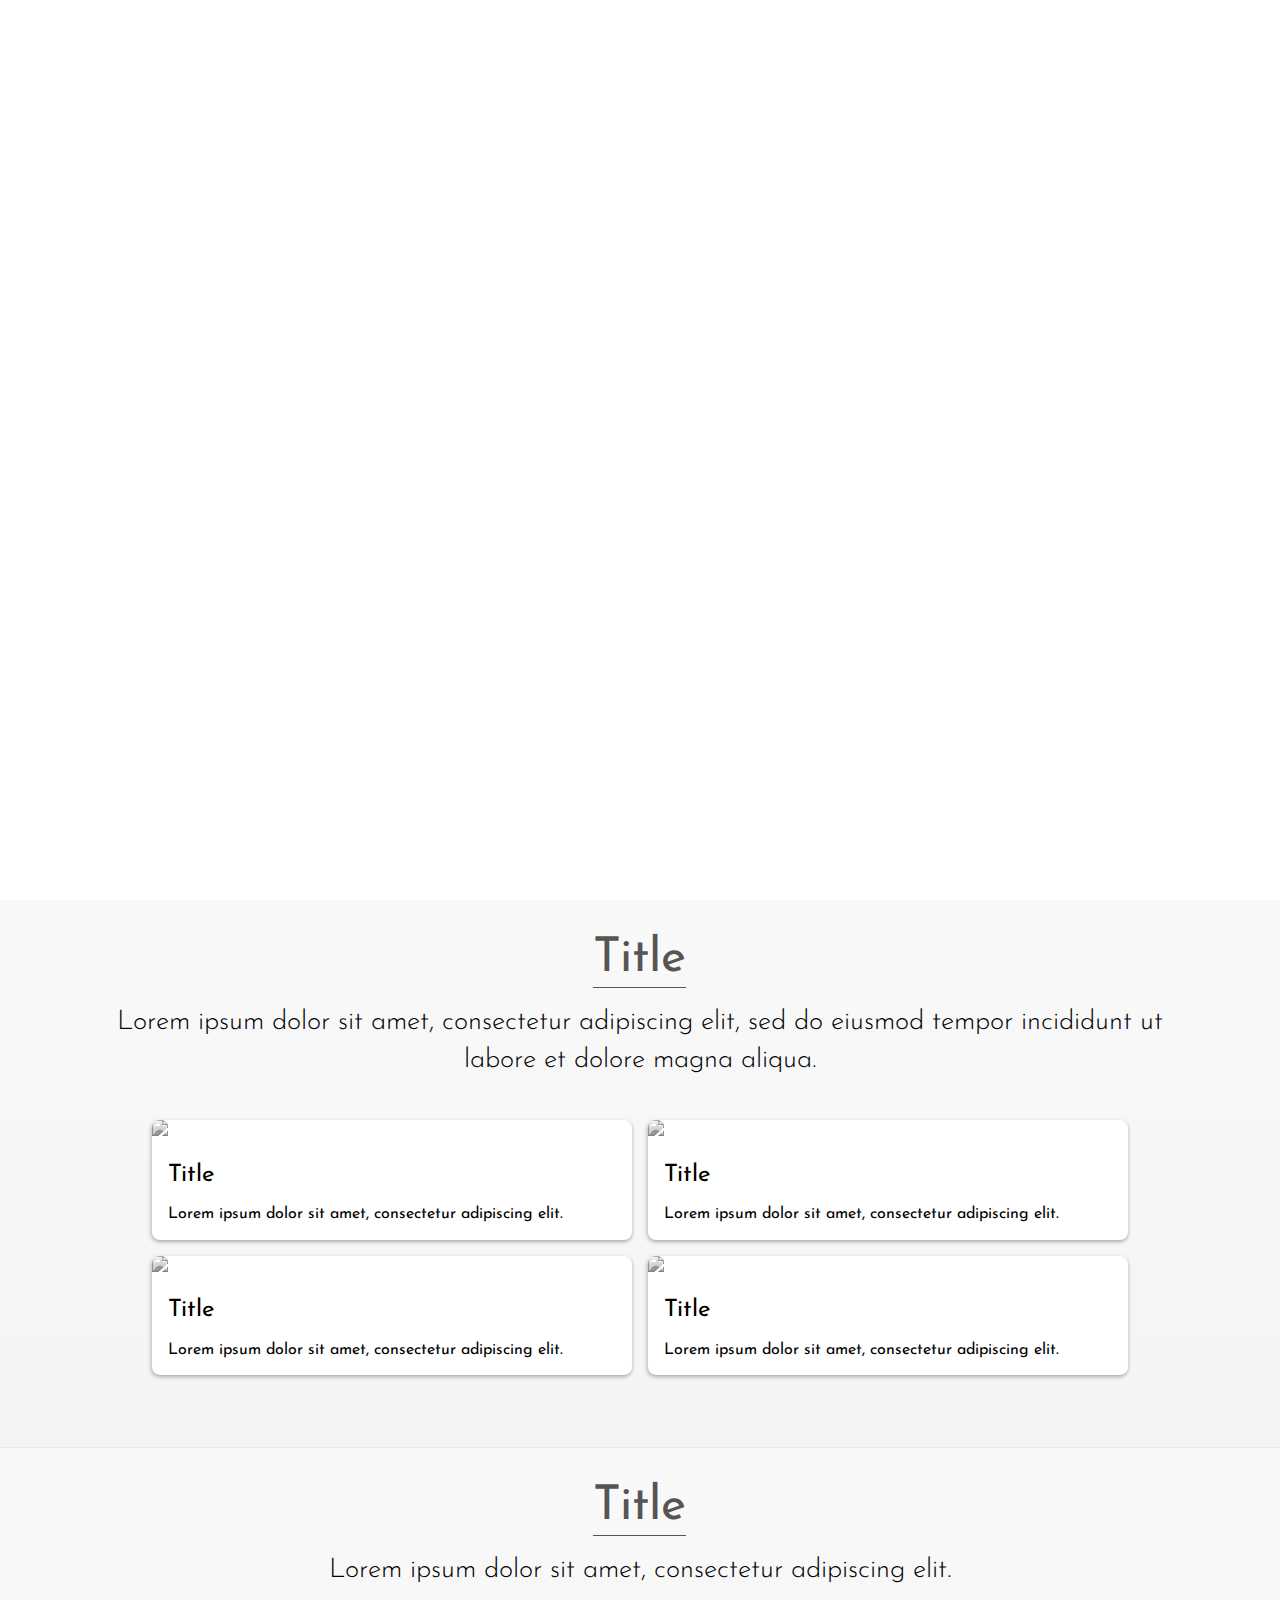
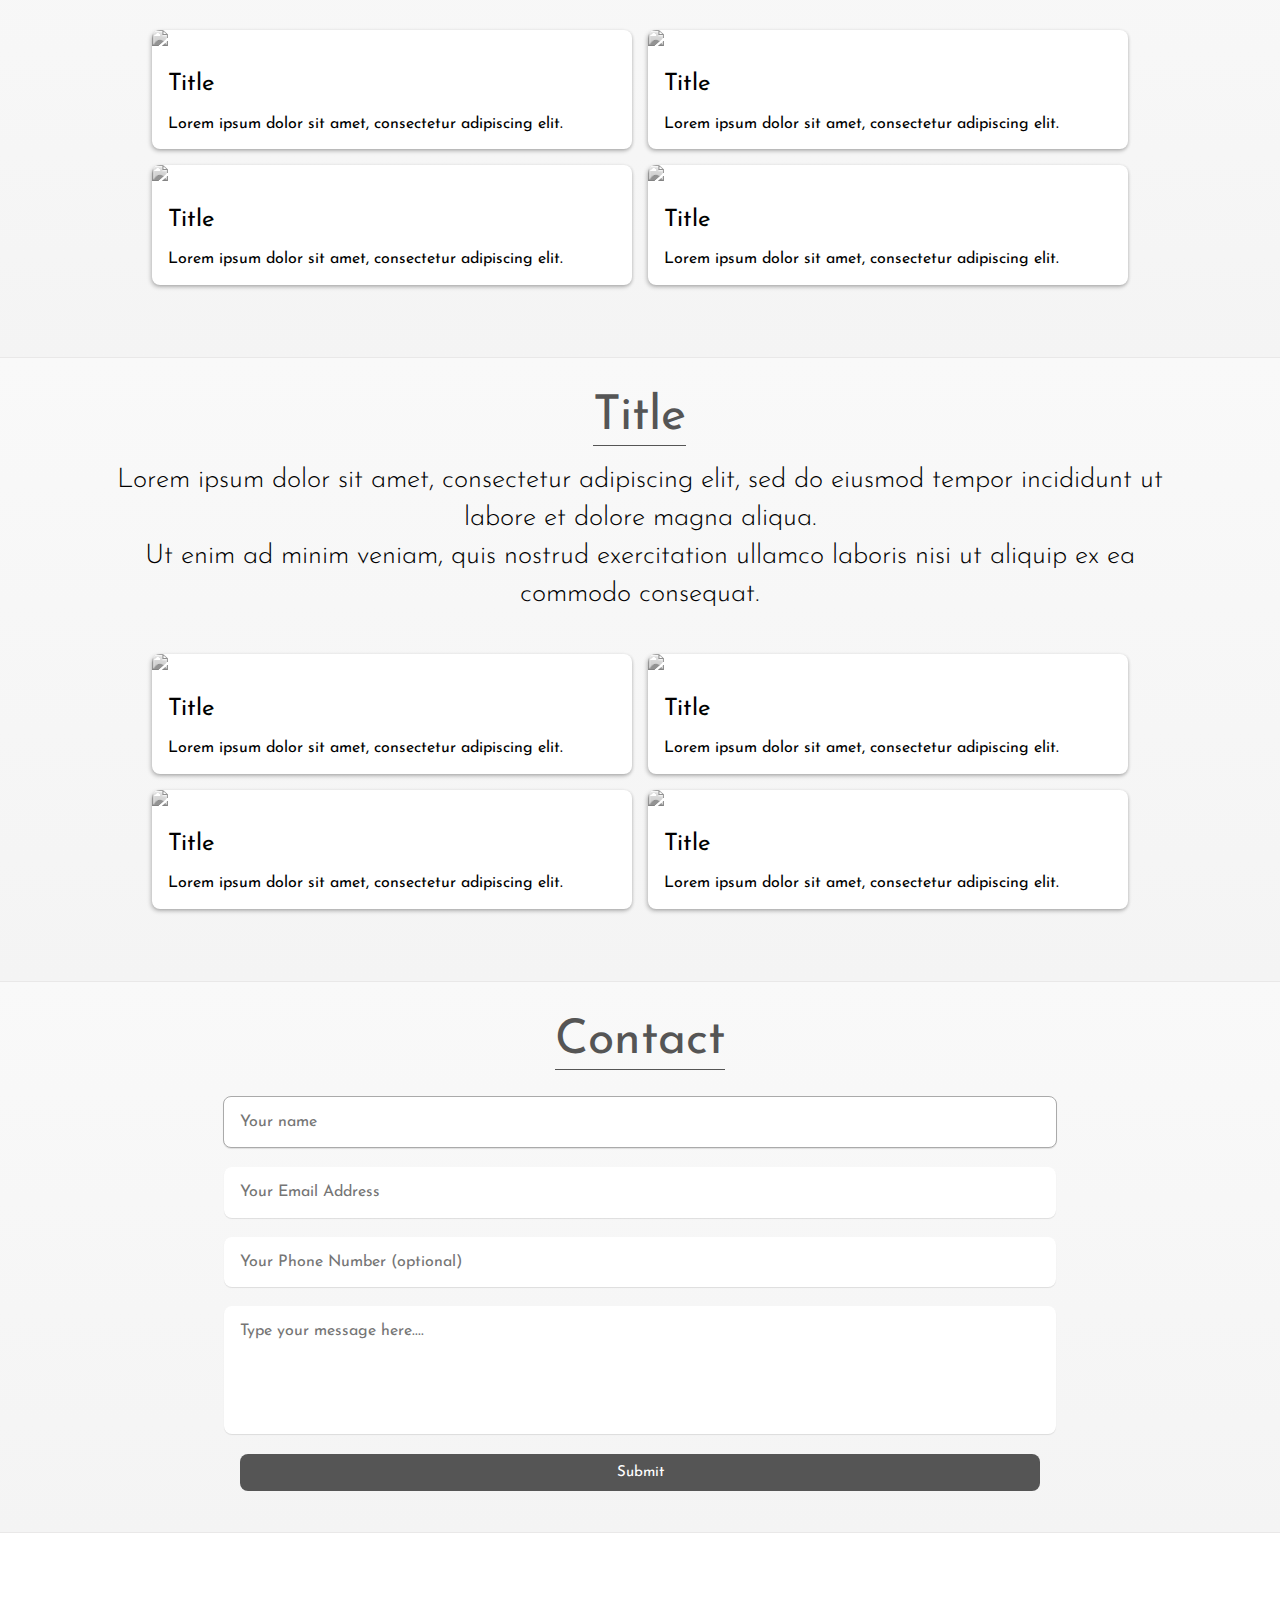
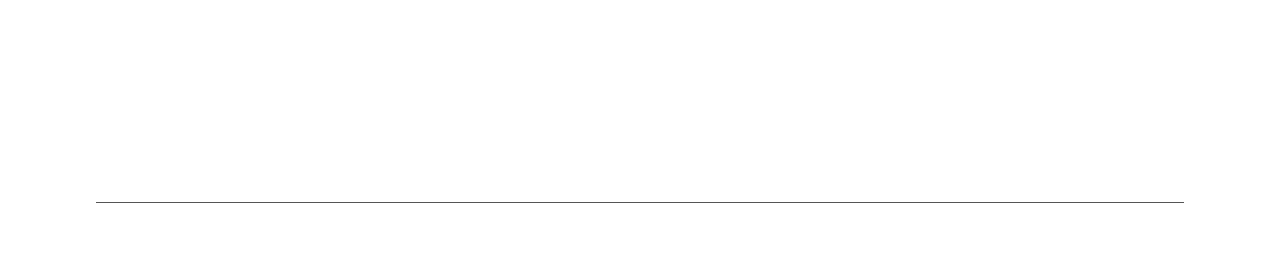
==== index.html @ b0d8cf93 "v 0.5" ====
<!DOCTYPE html>
<html lang="es" dir="ltr">

<head>
  <meta charset="utf-8">
  <link href="https://fonts.googleapis.com/css?family=Josefin+Sans:100,300,400" rel="stylesheet">
  <meta name="viewport" content="width=device-width, initial-scale=1.0, user-scalable=0, minimum-scale=1.0, maximum-scale=1.0">
  <title>Example-2</title>
  <!-- CSS files-->
  <link rel="stylesheet" href="/css/normalize.css">
  <link rel="stylesheet" href="css/master.css">
  <!-- JavaScript files-->
  <script async src="js/particles.min.js" charset="utf-8"></script>
  <script async src="js/script.js" charset="utf-8"></script>
</head>

<body>

  <header class="header" id="header">
    <div id="particles-js"></div>
    <div class="intro">
      <p class="quote">"The people who are crazy enough to think they can change the world are the ones who do."</p>
      <p class="autor">Steve Jobs</p>
    </div>
    <div class="arrow">
      <div class="arrow_up"></div>
    </div>
  </header>

  <section class="section s1">
    <div class="box_section bs1">
      <h1 class="title">Title</h1>
      <p class="p left">Lorem ipsum dolor sit amet, consectetur adipiscing elit, sed do eiusmod tempor incididunt ut labore et dolore magna aliqua. </p>
    </div>
    <div class="images im1">
      <div class="card">
        <img src="https://picsum.photos/300/200/?image=10" class="card-media" />
        <div class="card-details">
          <h2 class="card-head">Title</h2>
          <p>Lorem ipsum dolor sit amet, consectetur adipiscing elit.</p>
        </div>
      </div>
      <div class="card">
        <img src="https://picsum.photos/300/200/?image=11" class="card-media" />
        <div class="card-details">
          <h2 class="card-head">Title</h2>
          <p>Lorem ipsum dolor sit amet, consectetur adipiscing elit.</p>
        </div>
      </div>
      <div class="card">
        <img src="https://picsum.photos/300/200/?image=12" class="card-media" />
        <div class="card-details">
          <h2 class="card-head">Title</h2>
          <p>Lorem ipsum dolor sit amet, consectetur adipiscing elit.</p>
        </div>
      </div>
      <div class="card">
        <img src="https://picsum.photos/300/200/?image=13" class="card-media" />
        <div class="card-details">
          <h2 class="card-head">Title</h2>
          <p>Lorem ipsum dolor sit amet, consectetur adipiscing elit.</p>
        </div>
      </div>
    </div>
  </section>

  <section class="section s2">
    <div class="box_section bs2">
      <h1 class="title">Title</h1>
      <p class="p center">Lorem ipsum dolor sit amet, consectetur adipiscing elit.</p>
    </div>
    <div class="images im2">
      <div class="card">
        <img src="https://picsum.photos/300/200/?image=81" class="card-media" />
        <div class="card-details">
          <h2 class="card-head">Title</h2>
          <p>Lorem ipsum dolor sit amet, consectetur adipiscing elit.</p>
        </div>
      </div>
      <div class="card">
        <img src="https://picsum.photos/300/200/?image=82" class="card-media" />
        <div class="card-details">
          <h2 class="card-head">Title</h2>
          <p>Lorem ipsum dolor sit amet, consectetur adipiscing elit.</p>
        </div>
      </div>
      <div class="card">
        <img src="https://picsum.photos/300/200/?image=83" class="card-media" />
        <div class="card-details">
          <h2 class="card-head">Title</h2>
          <p>Lorem ipsum dolor sit amet, consectetur adipiscing elit.</p>
        </div>
      </div>
      <div class="card">
        <img src="https://picsum.photos/300/200/?image=84" class="card-media" />
        <div class="card-details">
          <h2 class="card-head">Title</h2>
          <p>Lorem ipsum dolor sit amet, consectetur adipiscing elit.</p>
        </div>
      </div>
    </div>
  </section>

  <section class="section s3">
    <div class="box_section bs3">
      <h1 class="title">Title</h1>
      <p class="p right">Lorem ipsum dolor sit amet, consectetur adipiscing elit, sed do eiusmod tempor incididunt ut labore et dolore magna aliqua. </p>
      <p class="p right">Ut enim ad minim veniam, quis nostrud exercitation ullamco laboris nisi ut aliquip ex ea commodo consequat.</p>
    </div>
    <div class="images im3">
      <div class="card">
        <img src="https://picsum.photos/300/200/?image=50" class="card-media" />
        <div class="card-details">
          <h2 class="card-head">Title</h2>
          <p>Lorem ipsum dolor sit amet, consectetur adipiscing elit.</p>
        </div>
      </div>
      <div class="card">
        <img src="https://picsum.photos/300/200/?image=52" class="card-media" />
        <div class="card-details">
          <h2 class="card-head">Title</h2>
          <p>Lorem ipsum dolor sit amet, consectetur adipiscing elit.</p>
        </div>
      </div>
      <div class="card">
        <img src="https://picsum.photos/300/200/?image=53" class="card-media" />
        <div class="card-details">
          <h2 class="card-head">Title</h2>
          <p>Lorem ipsum dolor sit amet, consectetur adipiscing elit.</p>
        </div>
      </div>
      <div class="card">
        <img src="https://picsum.photos/300/200/?image=54" class="card-media" />
        <div class="card-details">
          <h2 class="card-head">Title</h2>
          <p>Lorem ipsum dolor sit amet, consectetur adipiscing elit.</p>
        </div>
      </div>
    </div>
  </section>

  <section class="section s4">
    <div class="box_section bs4">
      <h1 class="title">Contact</h1>
    </div>
    <form id="contact" action="" method="post">
      <input placeholder="Your name" type="text" tabindex="1" required autofocus>
      <input placeholder="Your Email Address" type="email" tabindex="2" required>
      <input placeholder="Your Phone Number (optional)" type="tel" tabindex="3" required>
      <textarea placeholder="Type your message here...." tabindex="5" required></textarea>
      <button name="submit" type="submit" id="contact-submit" data-submit="...Sending">Submit</button>
    </form>
  </section>

  <footer class="footer">
    <div class="footer_contact">
      <div class="social">
        <a class="link_footer" href="#" target="_blank"><img class="link_img_f" src="assets/linkedin_logo.png" alt="Logotipo de LinkedIn">LinkedIn</a>
        <a class="link_footer" href="#" target="_blank"><img class="link_img_f" src="assets/github_logo.png" alt="Logotipo de GitHub">GitHub</a>
        <a class="link_footer" href="#" target="_blank"><img class="link_img_f" src="assets/codepen_logo.png" alt="Logotipo de CodePen">CodePen</a>
      </div>
      <a class="link_footer" href="#">(xxxx) xx-xxxxxx</a>
      <a class="link_footer" href="mailto:example@email.com">example@email.com</a>
    </div>
    <hr class="hr">
    <div class="footer_end">
      <p class="copyright">© 2019 Vittorio Retrivi All Rights Reserved</p>
      <p class="firm">Made With <span class="heart">♥</span> by Vittorio Retrivi</p>
    </div>
  </footer>

</body>

</html>
---- css/master.css ----
html {
  width: 100%;
  height: 100%;
}

body {
  font-family: 'Josefin Sans', sans-serif;
  height: 100%;
}

a {
  text-decoration: none;
}

canvas {
  width: 100%;
  height: 100%;
}

::-webkit-scrollbar {
  display: none;
}

/* --------------- HEADER --------------- */
.header {
  display: flex;
  flex-direction: column;
  justify-content: center;
  align-items: center;
  height: 100%;
  background: linear-gradient(rgba(0, 0, 0, .6), rgba(0, 0, 0, .6)), url(../assets/header_background.jpg);
  background-attachment: fixed;
  background-size: cover;
  background-position: center;
  position: relative;
}

#particles-js {
  position: absolute;
  width: 100%;
  height: 100%;
}

.intro {
  display: flex;
  flex-direction: column;
  justify-content: center;
  align-items: center;
  width: 50rem;
  color: white;
}

.quote {
  font-size: 3rem;
  font-weight: 100;
  text-align: center;
  margin: 0;
}

.autor {
  width: 100%;
  font-size: 1.5rem;
  font-weight: 300;
  text-align: right;
}

.header_contact {
  display: flex;
  z-index: 1000;
}

.link_header {
  margin: 5px;
}

.link_img_h {
  width: 2rem;
  height: 2rem;
}

.arrow {
  width: 3.5rem;
  height: 3.5rem;
  display: flex;
  justify-content: center;
  align-items: center;
  border-radius: 50%;
  border: 3px solid white;
  position: absolute;
  bottom: 1.5rem;
  transition: bottom 0.3s;
}

.arrow:hover {
  bottom: 2rem;
}

.arrow_up {
  position: absolute;
  border: solid white;
  border-width: 0 3px 3px 0;
  display: inline-block;
  padding: 5px;
  margin-top: 0.1rem;
  transform: rotate(-135deg);
  transform: rotate(-135deg);
}

/* --------------- SECTION --------------- */
.section {
  display: flex;
    justify-content: center;
  align-items: center;
  padding: 2rem;
  background: linear-gradient(to bottom, rgba(249, 249, 249, 1) 0%, rgba(244, 244, 244, 1) 100%);
  border-bottom: 1px solid #e9e8e8;
}

.s1 {
  flex-direction: row;
}

.s2 {
  flex-direction: column;
}

.s3 {
  flex-direction: row-reverse;
}

.s4 {
  flex-direction: column;
}

/*------------------------------------*/
.box_section {
  display: flex;
  flex-direction: column;
  justify-content: center;
  width: 45%;
  max-width: 80rem;
  padding: 0 1rem;
}

.bs1 {
  align-items: flex-start;
  border-left: 2px solid #555;
  width: 35%;
}

.bs2 {
  align-items: center;
  width: 90%;
}

.bs3 {
  align-items: flex-end;
  border-right: 2px solid #555;
  width: 35%;
}

.bs4 {
  align-items: center;
  width: 45%;
}

/*------------------------------------*/
.images {
  display: flex;
  flex-flow: row wrap;
  justify-content: center;
  align-items: center;
  padding: 2rem;
  height: 50%;
  max-width: 80rem;
}

.im1 {
  width: 45%;
}

.im2 {
  width: 100%;
}

.im3 {
  width: 45%;
}

/*------------------------------------*/
.title {
  text-align: center;
  margin: 0;
  padding-bottom: 1rem;
  font-size: 3rem;
  font-weight: 400;
  color: #555;
}

.title::after {
  content: "";
  height: 1px;
  width: 100%;
  background-color: #555;
  display: block;
}

.p {
  font-size: 1.7rem;
  font-weight: 300;
  line-height: 1.4;
  margin: 0;
}

.p.left {
  text-align: left;
}

.p.right {
  text-align: right;
}

.p.center {
  text-align: center;
}

/* --------------- CONTACT --------------- */
#contact {
  width: 95%;
  max-width: 50rem;
  display: flex;
  flex-direction: column;
  justify-content: center;
  align-items: center;
}

#contact input,
#contact textarea {
  border: 0;
  outline: 0;
  padding: 1rem;
  border-radius: 8px;
  width: 100%;
  margin: 0.6rem;
  box-shadow: 0 1px 1px rgba(0, 0, 0, 0.1);
}

#contact input:hover,
#contact textarea:hover {
  box-shadow: 0 0px 2px #e74c3c;
}

#contact textarea {
  height: 6rem;
  resize: none;
}

#contact button {
  margin: 0.6rem;
  cursor: pointer;
  width: 100%;
  border: none;
  color: white;
  background: #555;
  cursor: pointer;
  padding: 10px;
  font-size: 15px;
  border-radius: 8px;
}

#contact button:hover {
  box-shadow: 0 1px 1px 1px rgba(170, 170, 170, 0.6);
}

#contact input:focus,
#contact textarea:focus {
  outline: 0;
  border: 1px solid #aaa;
}

/* --------------- FOOTER --------------- */
.footer {
  display: flex;
  flex-direction: column;
  justify-content: center;
  align-items: center;
  background-color: #293335;
  background: linear-gradient(rgba(0, 0, 0, .6), rgba(0, 0, 0, .6)), url(../assets/header_background.jpg);
  background-attachment: fixed;
  background-size: cover;
  background-position: center;
}

.link_footer {
  display: flex;
  margin: 0.4rem 1rem;
  font-size: 1.7rem;
  font-weight: 100;
  color: #fff;
  position: relative;
}

.link_footer::before {
  content: "";
  height: 1px;
  width: 0;
  background-color: white;
  display: block;
  position: absolute;
  bottom: 0;
  transition: width 0.3s;
}

.link_footer:hover::before {
  width: 100%;
}

.footer_contact {
  display: flex;
  flex-direction: column;
  justify-content: center;
  align-items: center;
  margin: 3rem;
}

.link_img_f {
  width: 1.5rem;
  height: 1.5rem;
  margin: 0 0.3rem;
}

.social {
  display: flex;
  flex-direction: row;
  justify-content: center;
  align-items: center;
  height: 70%;
  margin: 1rem;
}

.hr {
  height: 1px;
  width: 85%;
  background: #555;
  border: none;
}

.footer_end {
  width: 85%;
  display: flex;
  justify-content: space-between;
  align-items: center;
}

.copyright, .firm {
  font-size: 1.3rem;
  font-weight: 100;
  color: #fff;
}

.heart {
  transition: color 0.5s;
}

.firm:hover .heart {
  color: #ff1493;
}

/*.--------------------------.*/
.card {
  background-color: #fff;
  border-radius: 8px;
  box-shadow: -1px 2px 4px rgba(0, 0, 0, .25), 1px 1px 3px rgba(0, 0, 0, .1);
  margin: 0.5rem 0.5rem;
  max-width: 30rem;
  width: 22%;
  overflow: hidden;
}

.card-media {
  width: 100%;
  transition: filter 0.3s;
  filter: grayscale(1);
}

.card:hover .card-media {
  filter: grayscale(0);
}

.card-details {
  padding: 0 1rem;
}

.card-head {
  font-weight: 400;
  font-size: 1.5rem;
  margin-bottom: 0.3rem;
}

/* --------------- MEDIA QUERY --------------- */
@media (max-width: 1365px) {
  .s1, .s3 {
    flex-direction: column;
  }

  .bs1, .bs3 {
    align-items: center;
    border: none;
    width: 90%;
  }

  .bs1 .p, .bs3 .p {
    text-align: center;
  }

  .im1, .im3 {
    width: 100%;
  }

  .card {
    width: 45%
  }
}

@media (max-width: 767px) {
  .intro {
    width: 30rem;
  }

  .arrow {
    width: 2rem;
    height: 2rem;
  }

  .card {
    width: 75%
  }

  .link_footer {
    font-size: 1.5rem;
  }

  .footer_end {
    flex-direction: column;
  }

  .copyright, .firm {
    font-size: 1.1rem;
  }
}

@media (max-width: 480px) {
  .title {
    font-size: 1.7rem;
  }

  .p {
    font-size: 1.2rem;
    line-height: 1.2;
  }

  .intro {
    width: 20rem;
  }

  .quote {
    font-size: 1.2rem;
  }

  .social {
    flex-direction: column;
  }

  .copyright, .firm {
    font-size: 0.9rem;
  }
}
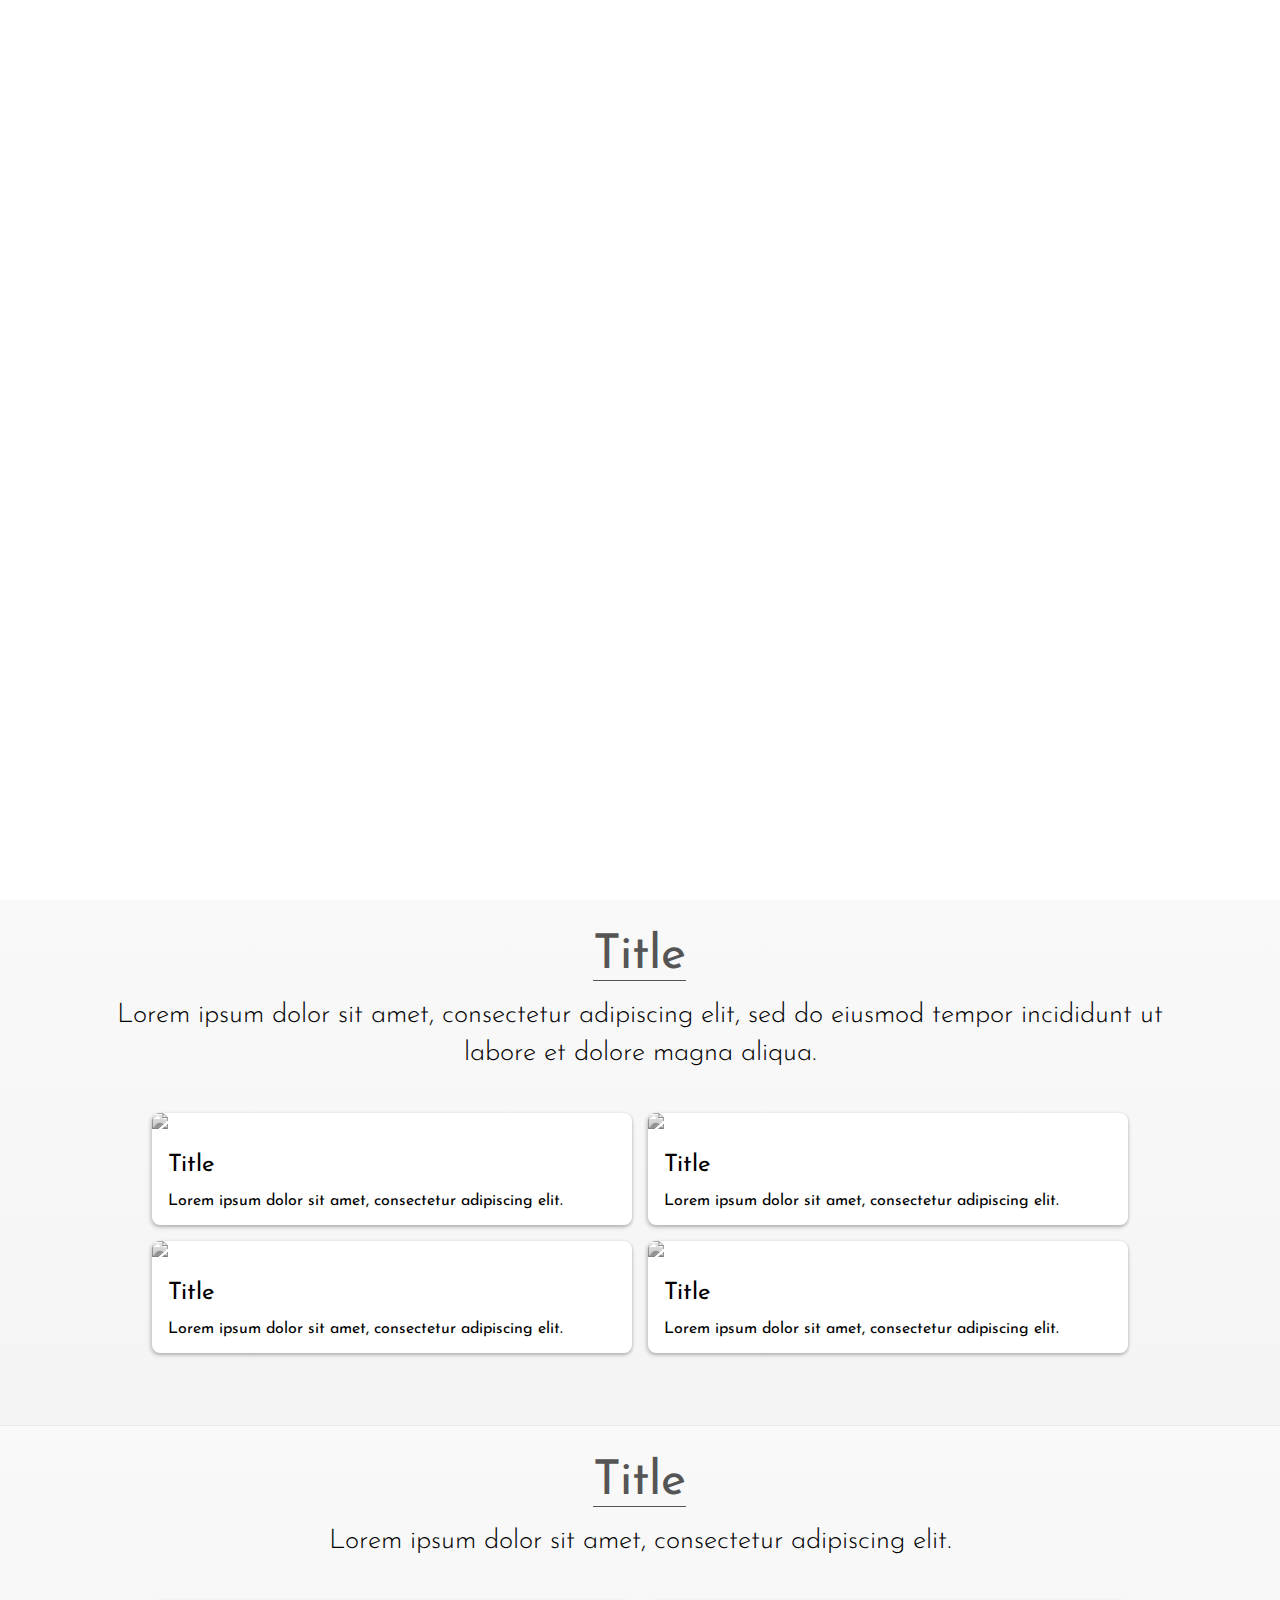
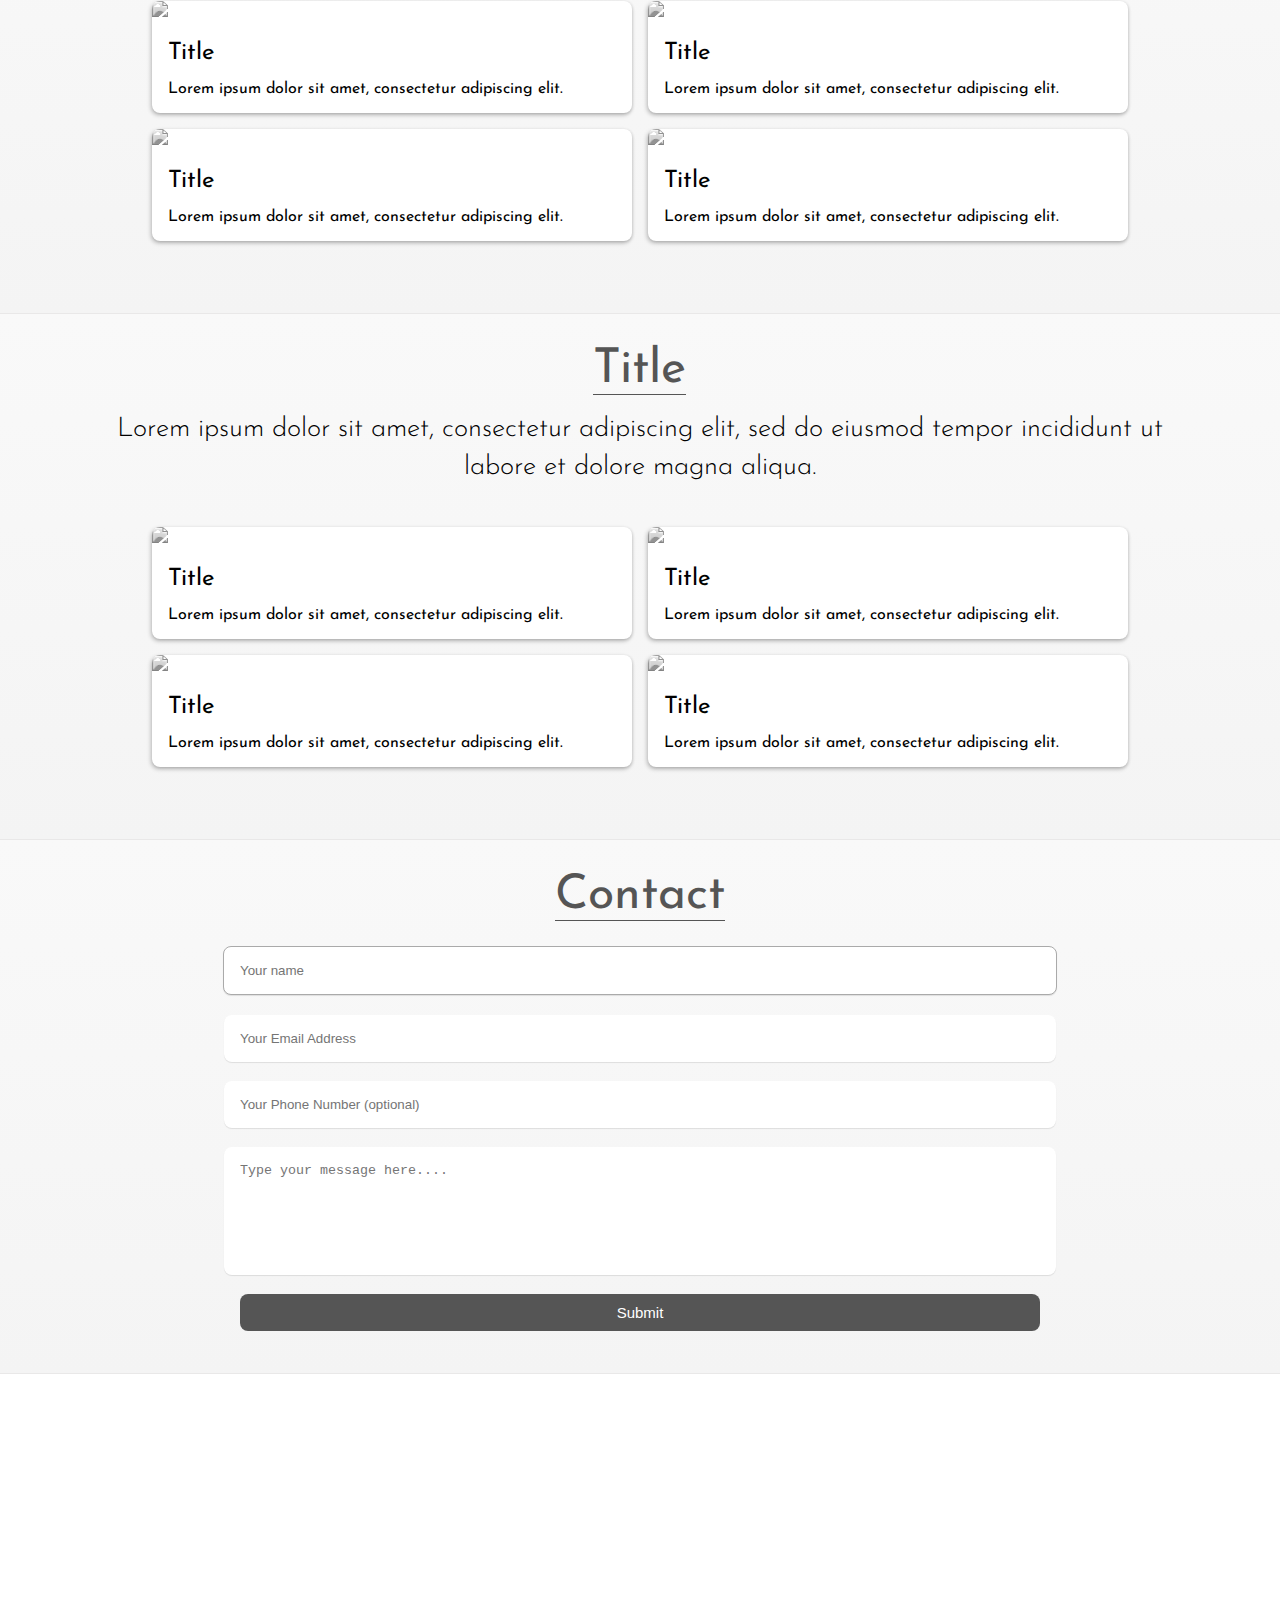
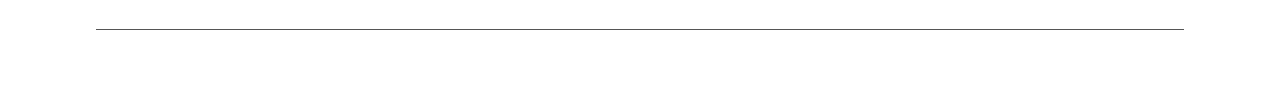
==== commit 445d4d06: "borrado archivo innecesario" ====
--- a/index.html
+++ b/index.html
@@ -7,7 +7,6 @@
   <meta name="viewport" content="width=device-width, initial-scale=1.0, user-scalable=0, minimum-scale=1.0, maximum-scale=1.0">
   <title>Example-2</title>
   <!-- CSS files-->
-  <link rel="stylesheet" href="/css/normalize.css">
   <link rel="stylesheet" href="css/master.css">
   <!-- JavaScript files-->
   <script async src="js/particles.min.js" charset="utf-8"></script>
@@ -104,8 +103,8 @@
   <section class="section s3">
     <div class="box_section bs3">
       <h1 class="title">Title</h1>
-      <p class="p right">Lorem ipsum dolor sit amet, consectetur adipiscing elit, sed do eiusmod tempor incididunt ut labore et dolore magna aliqua. </p>
-      <p class="p right">Ut enim ad minim veniam, quis nostrud exercitation ullamco laboris nisi ut aliquip ex ea commodo consequat.</p>
+      <p class="p right">Lorem ipsum dolor sit amet, consectetur adipiscing elit, sed do eiusmod tempor incididunt ut labore et dolore magna aliqua.</p>
+    
     </div>
     <div class="images im3">
       <div class="card">
--- a/css/master.css
+++ b/css/master.css
@@ -1,11 +1,14 @@
 html {
   width: 100%;
   height: 100%;
+
 }
 
 body {
   font-family: 'Josefin Sans', sans-serif;
   height: 100%;
+  margin: 0;
+  padding: 0;
 }
 
 a {
@@ -137,7 +140,6 @@
   display: flex;
   flex-direction: column;
   justify-content: center;
-  width: 45%;
   max-width: 80rem;
   padding: 0 1rem;
 }
@@ -171,12 +173,11 @@
   justify-content: center;
   align-items: center;
   padding: 2rem;
-  height: 50%;
   max-width: 80rem;
 }
 
 .im1 {
-  width: 45%;
+  width: 62%;
 }
 
 .im2 {
@@ -184,7 +185,7 @@
 }
 
 .im3 {
-  width: 45%;
+  width: 62%;
 }
 
 /*------------------------------------*/
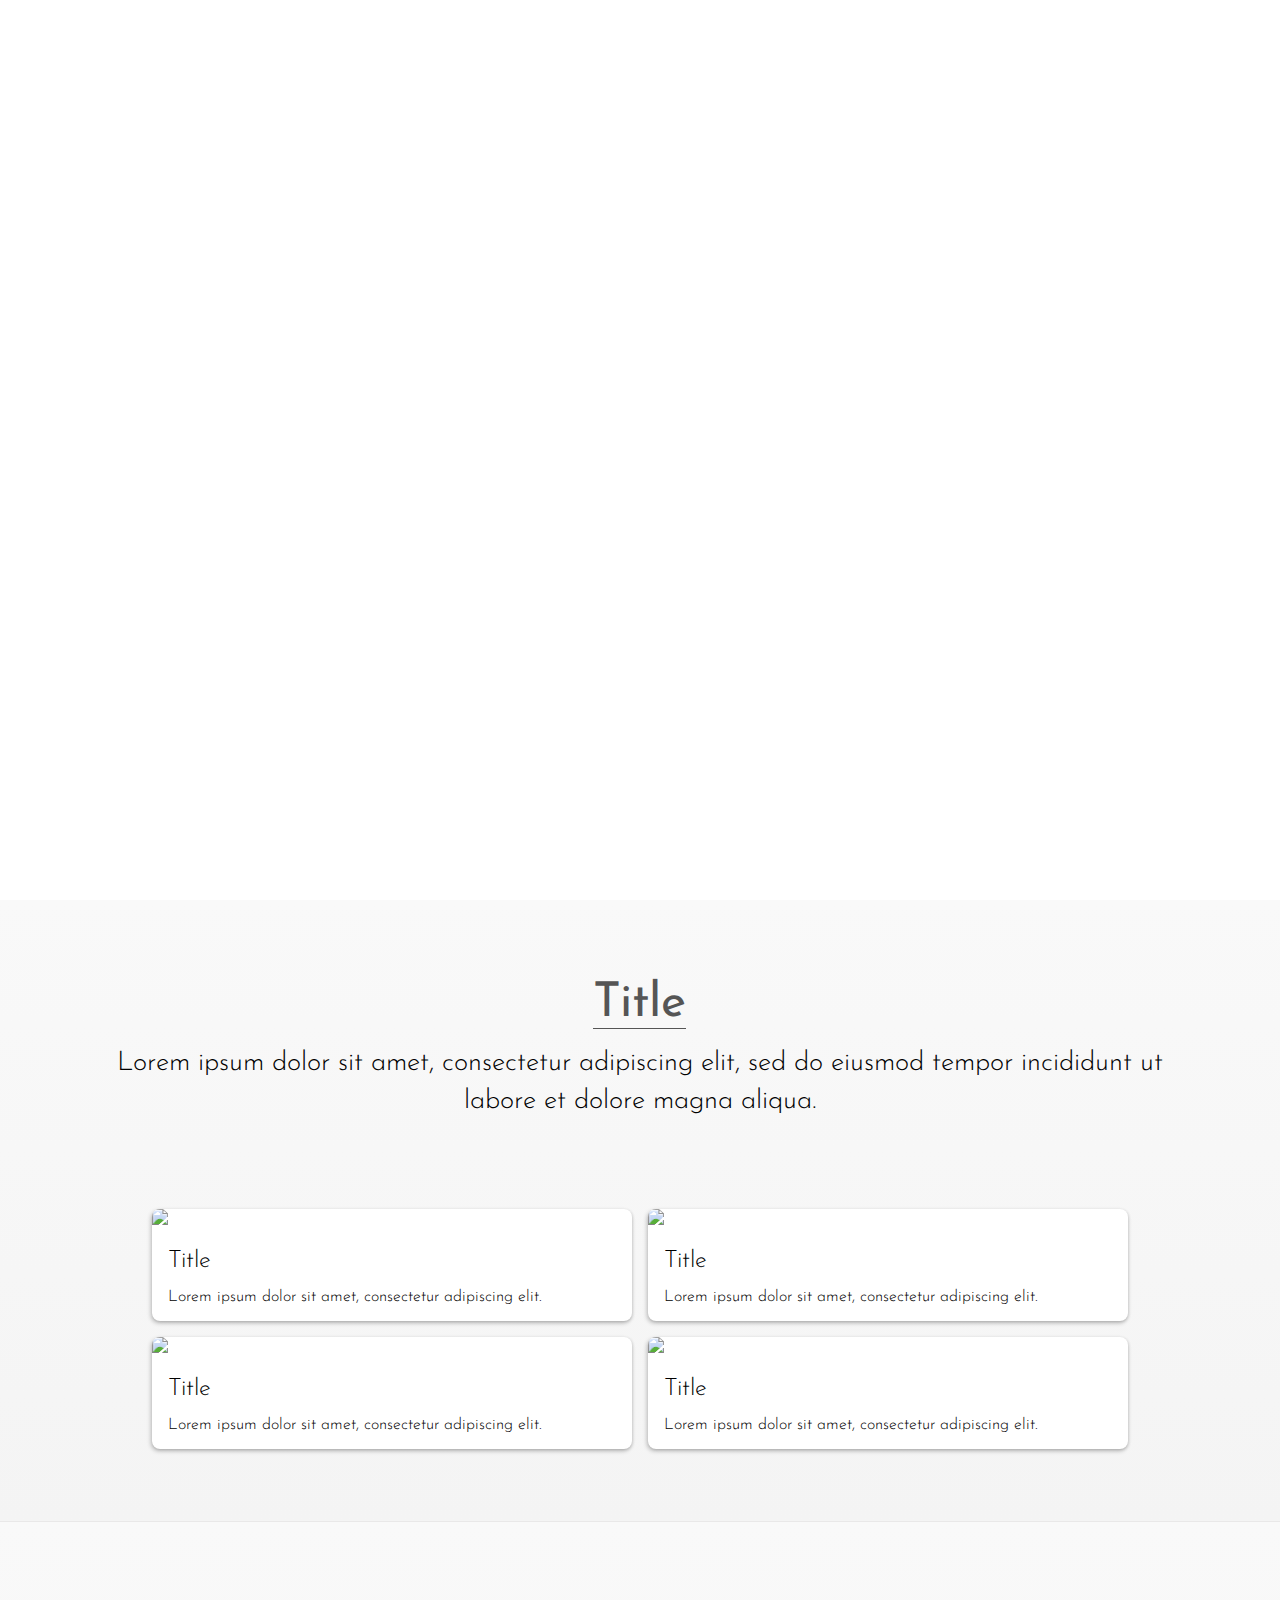
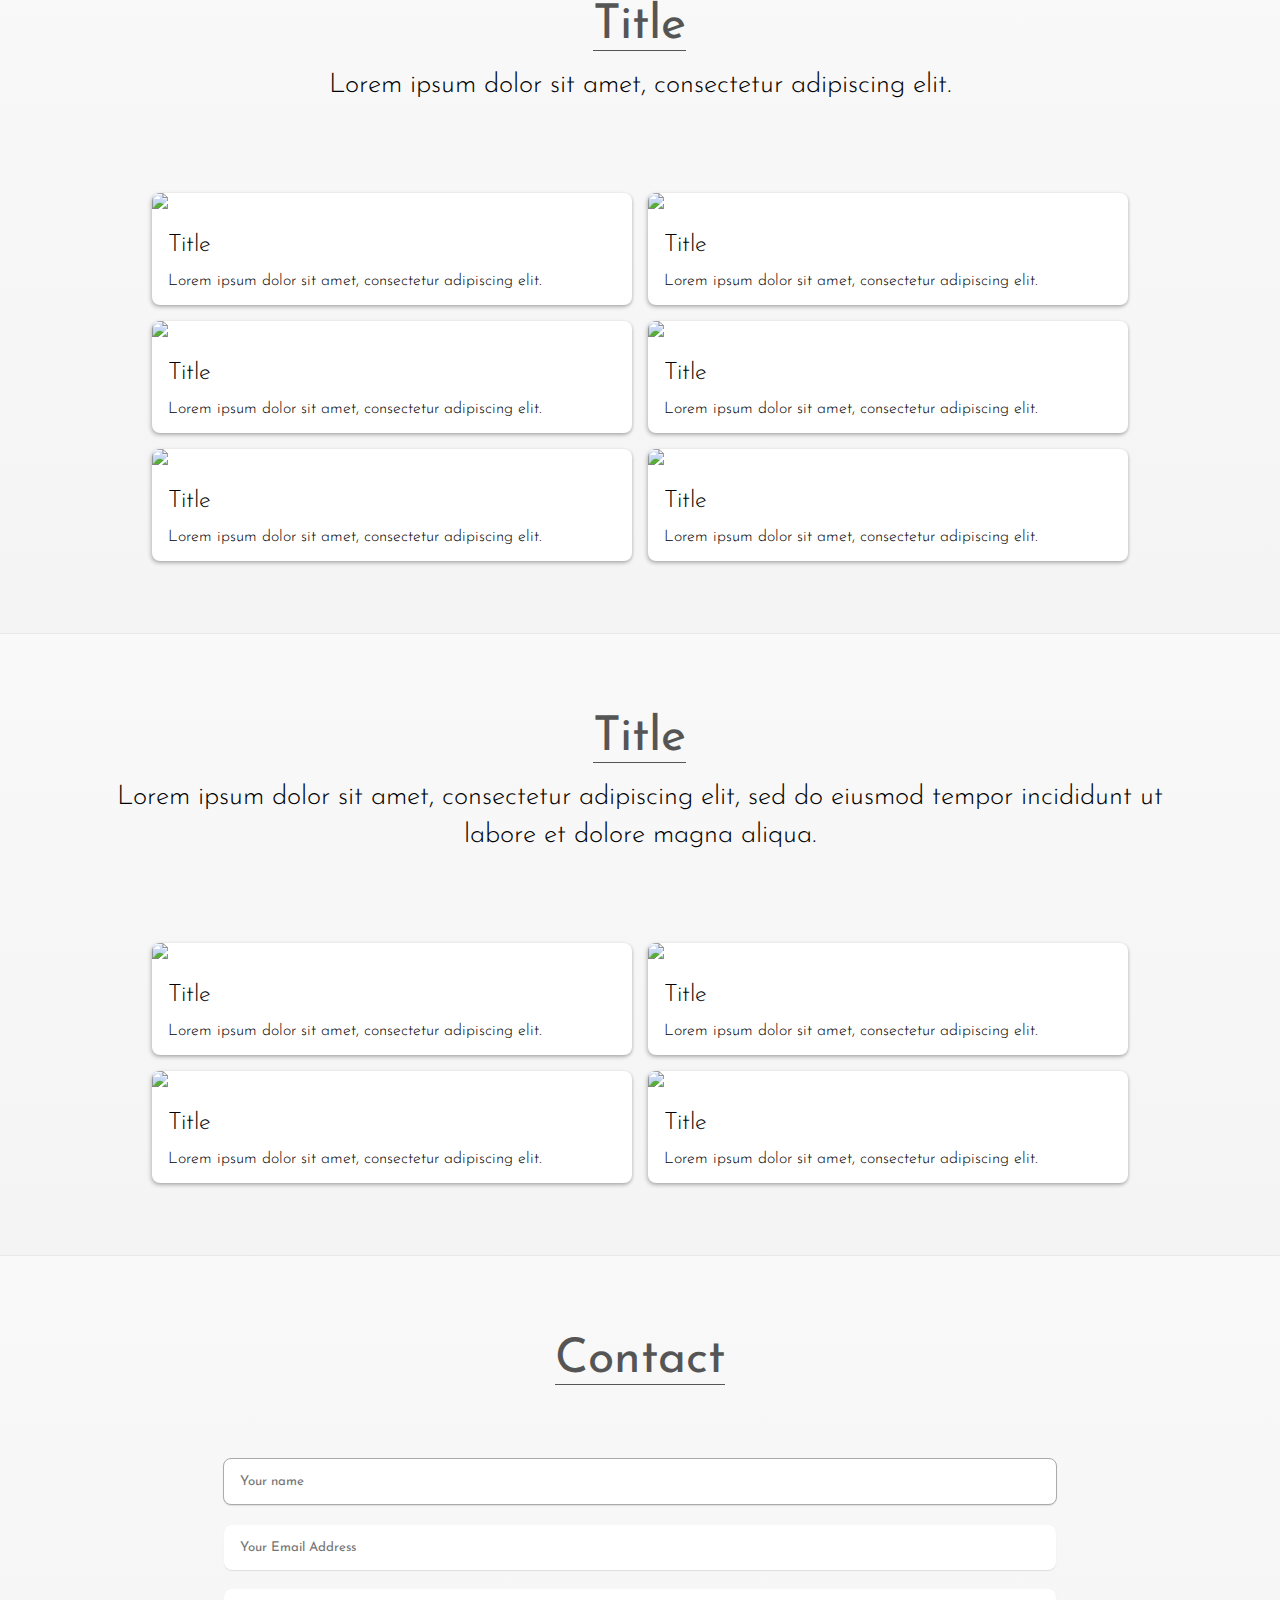
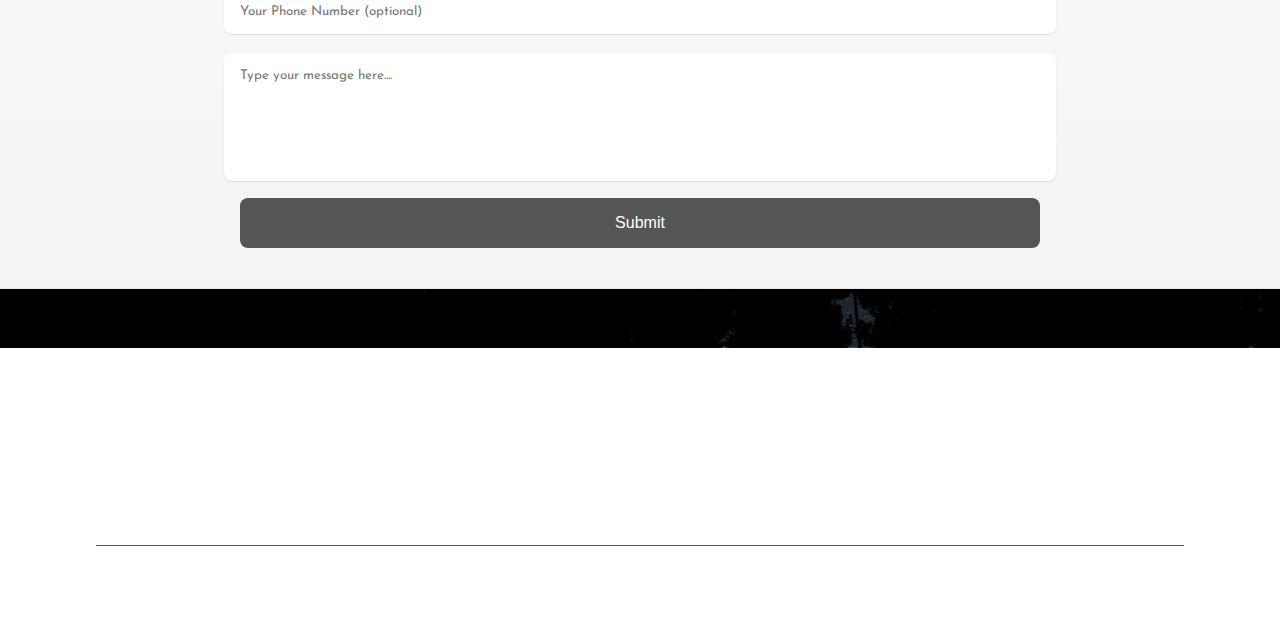
==== commit 6600056a: "pequeños cambios" ====
--- a/index.html
+++ b/index.html
@@ -69,29 +69,43 @@
       <p class="p center">Lorem ipsum dolor sit amet, consectetur adipiscing elit.</p>
     </div>
     <div class="images im2">
-      <div class="card">
+      <div class="card c2">
         <img src="https://picsum.photos/300/200/?image=81" class="card-media" />
         <div class="card-details">
           <h2 class="card-head">Title</h2>
           <p>Lorem ipsum dolor sit amet, consectetur adipiscing elit.</p>
         </div>
       </div>
-      <div class="card">
+      <div class="card c2">
         <img src="https://picsum.photos/300/200/?image=82" class="card-media" />
         <div class="card-details">
           <h2 class="card-head">Title</h2>
           <p>Lorem ipsum dolor sit amet, consectetur adipiscing elit.</p>
         </div>
       </div>
-      <div class="card">
+      <div class="card c2">
         <img src="https://picsum.photos/300/200/?image=83" class="card-media" />
         <div class="card-details">
           <h2 class="card-head">Title</h2>
           <p>Lorem ipsum dolor sit amet, consectetur adipiscing elit.</p>
         </div>
       </div>
-      <div class="card">
+      <div class="card c2">
         <img src="https://picsum.photos/300/200/?image=84" class="card-media" />
+        <div class="card-details">
+          <h2 class="card-head">Title</h2>
+          <p>Lorem ipsum dolor sit amet, consectetur adipiscing elit.</p>
+        </div>
+      </div>
+      <div class="card c2">
+        <img src="https://picsum.photos/300/200/?image=85" class="card-media" />
+        <div class="card-details">
+          <h2 class="card-head">Title</h2>
+          <p>Lorem ipsum dolor sit amet, consectetur adipiscing elit.</p>
+        </div>
+      </div>
+      <div class="card c2">
+        <img src="https://picsum.photos/300/200/?image=87" class="card-media" />
         <div class="card-details">
           <h2 class="card-head">Title</h2>
           <p>Lorem ipsum dolor sit amet, consectetur adipiscing elit.</p>
@@ -104,7 +118,7 @@
     <div class="box_section bs3">
       <h1 class="title">Title</h1>
       <p class="p right">Lorem ipsum dolor sit amet, consectetur adipiscing elit, sed do eiusmod tempor incididunt ut labore et dolore magna aliqua.</p>
-    
+
     </div>
     <div class="images im3">
       <div class="card">
--- a/css/master.css
+++ b/css/master.css
@@ -153,6 +153,7 @@
 .bs2 {
   align-items: center;
   width: 90%;
+  padding: 3rem 1rem;
 }
 
 .bs3 {
@@ -172,8 +173,8 @@
   flex-flow: row wrap;
   justify-content: center;
   align-items: center;
-  padding: 2rem;
-  max-width: 80rem;
+  padding: 2rem 0.5rem;
+  max-width: 110rem;
 }
 
 .im1 {
@@ -181,7 +182,7 @@
 }
 
 .im2 {
-  width: 100%;
+  max-width: 180rem;
 }
 
 .im3 {
@@ -244,6 +245,12 @@
   width: 100%;
   margin: 0.6rem;
   box-shadow: 0 1px 1px rgba(0, 0, 0, 0.1);
+  font-family: 'Josefin Sans', sans-serif;
+}
+
+#contact input::placeholder,
+#contact textarea::placeholder{
+    font-family: 'Josefin Sans', sans-serif;
 }
 
 #contact input:hover,
@@ -257,15 +264,15 @@
 }
 
 #contact button {
-  margin: 0.6rem;
+  margin: 0.5rem;
   cursor: pointer;
   width: 100%;
   border: none;
   color: white;
   background: #555;
   cursor: pointer;
-  padding: 10px;
-  font-size: 15px;
+  padding: 1rem;
+  font-size: 1rem;
   border-radius: 8px;
 }
 
@@ -367,7 +374,7 @@
   color: #ff1493;
 }
 
-/*.--------------------------.*/
+/* --------------- CARDS --------------- */
 .card {
   background-color: #fff;
   border-radius: 8px;
@@ -378,30 +385,40 @@
   overflow: hidden;
 }
 
+.c2{
+  width: 15%;
+}
+
 .card-media {
   width: 100%;
-  transition: filter 0.3s;
-  filter: grayscale(1);
-}
-
-.card:hover .card-media {
-  filter: grayscale(0);
+}
+
+.card-head {
+  font-weight: 300;
+  font-size: 1.5rem;
+  margin-bottom: 0.3rem;
 }
 
 .card-details {
   padding: 0 1rem;
-}
-
-.card-head {
-  font-weight: 400;
-  font-size: 1.5rem;
-  margin-bottom: 0.3rem;
-}
+  font-weight: 300;
+}
+
+
 
 /* --------------- MEDIA QUERY --------------- */
 @media (max-width: 1365px) {
+
+  .arrow {
+    display: none;
+  }
+
   .s1, .s3 {
     flex-direction: column;
+  }
+
+  .box_section{
+    padding: 3rem 1rem;
   }
 
   .bs1, .bs3 {
@@ -423,14 +440,9 @@
   }
 }
 
-@media (max-width: 767px) {
+@media (max-width: 768px) {
   .intro {
     width: 30rem;
-  }
-
-  .arrow {
-    width: 2rem;
-    height: 2rem;
   }
 
   .card {
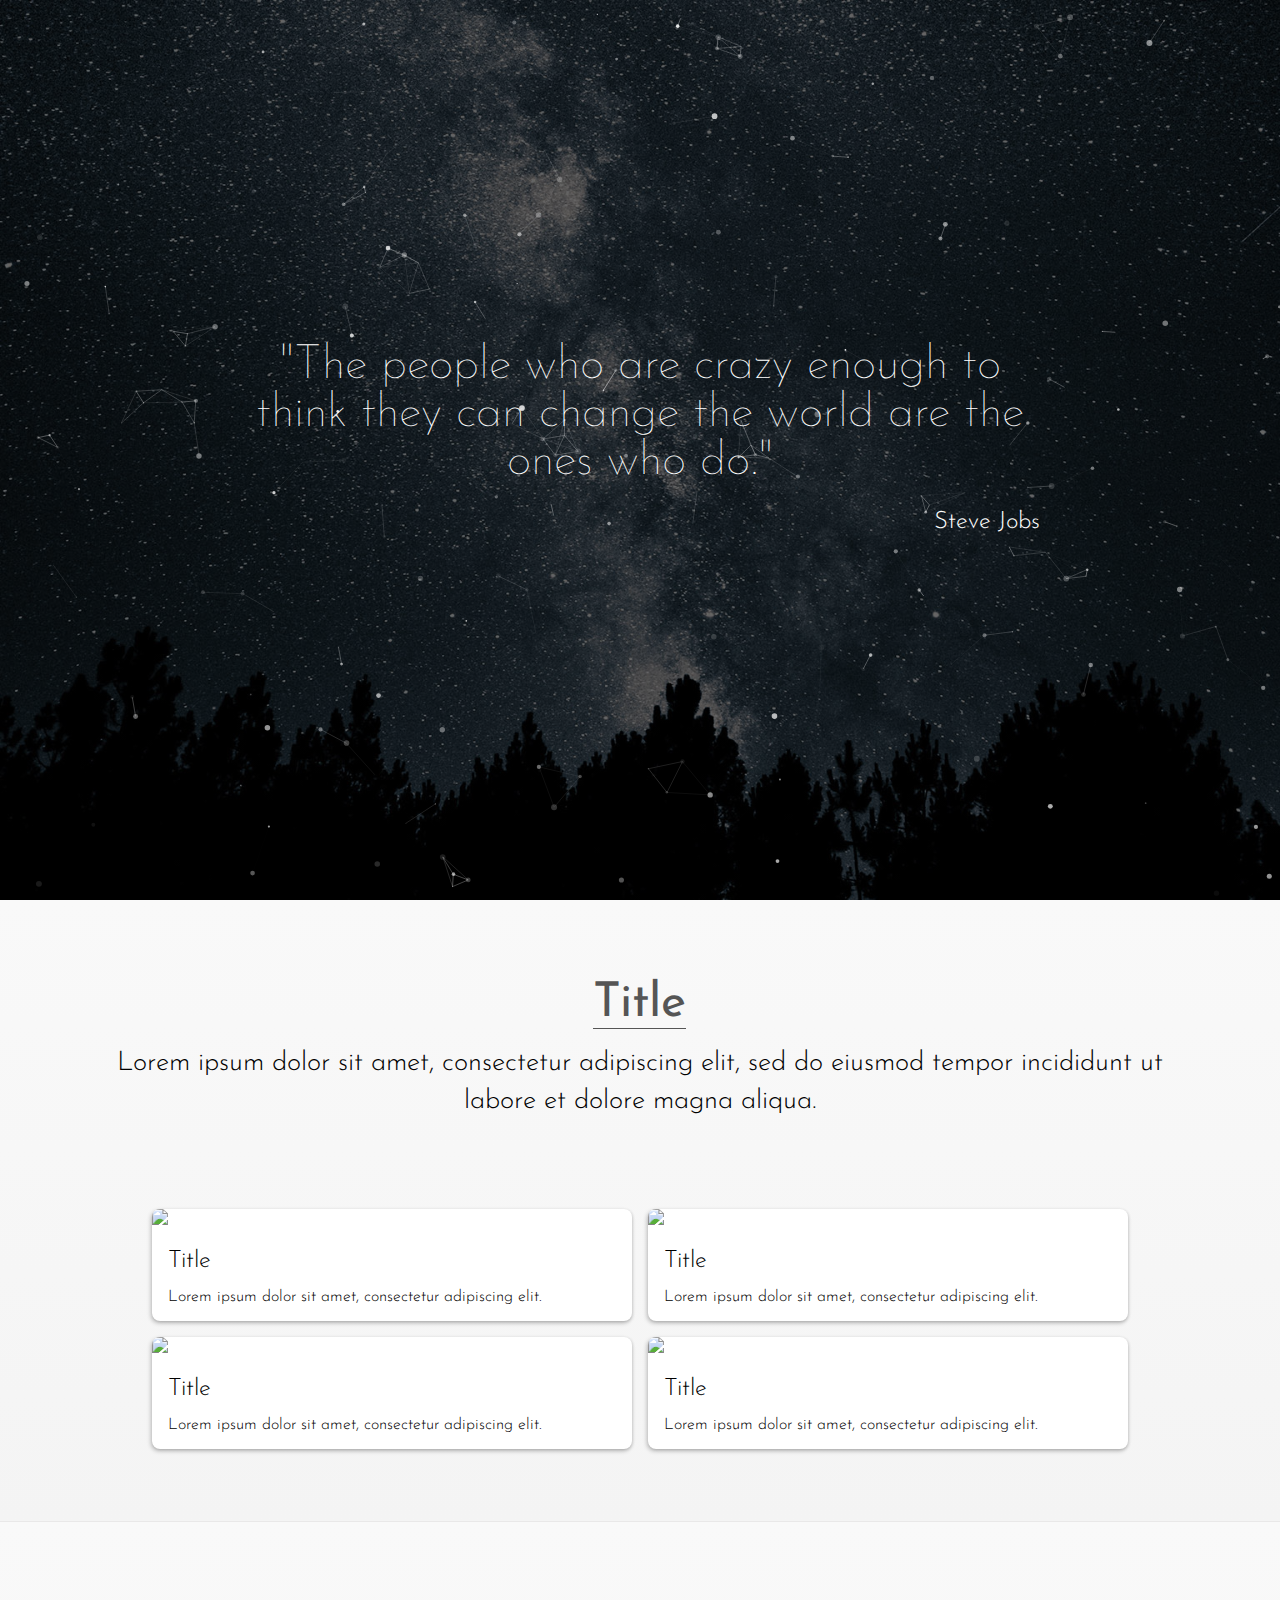
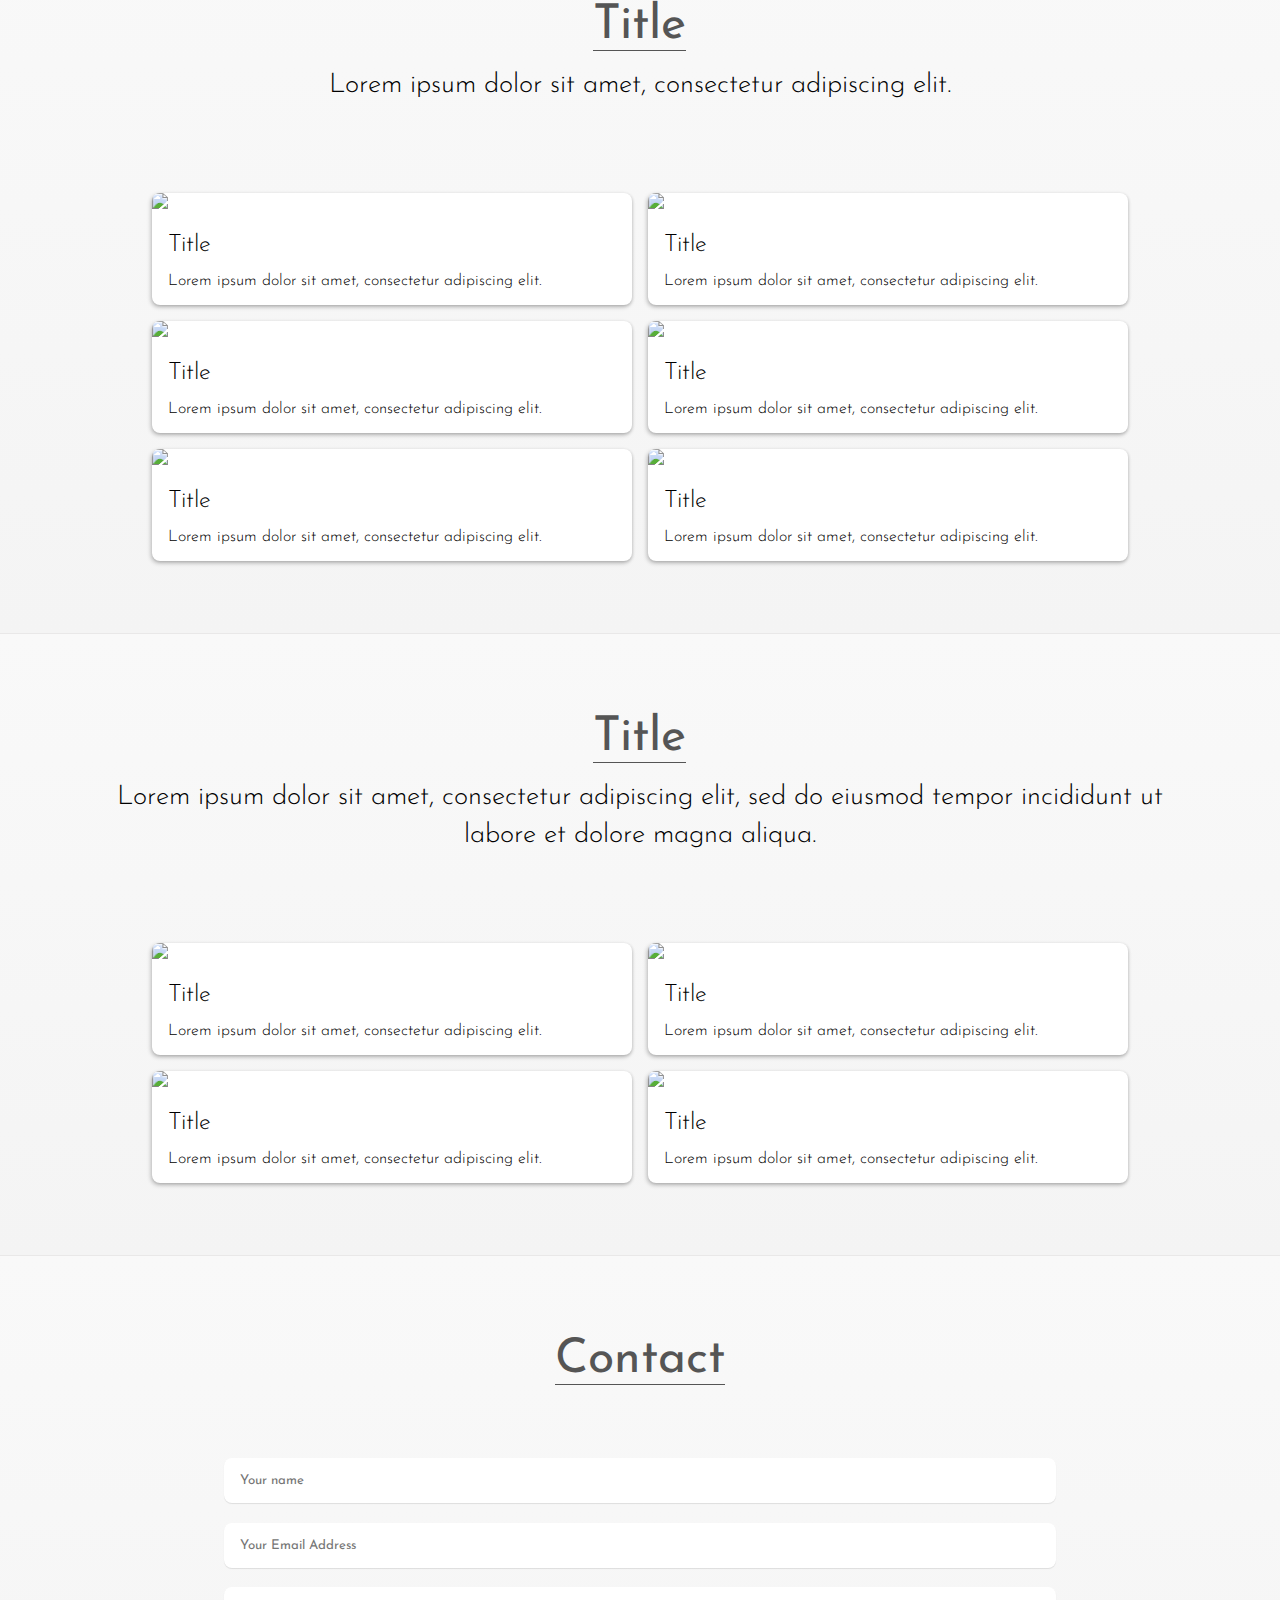
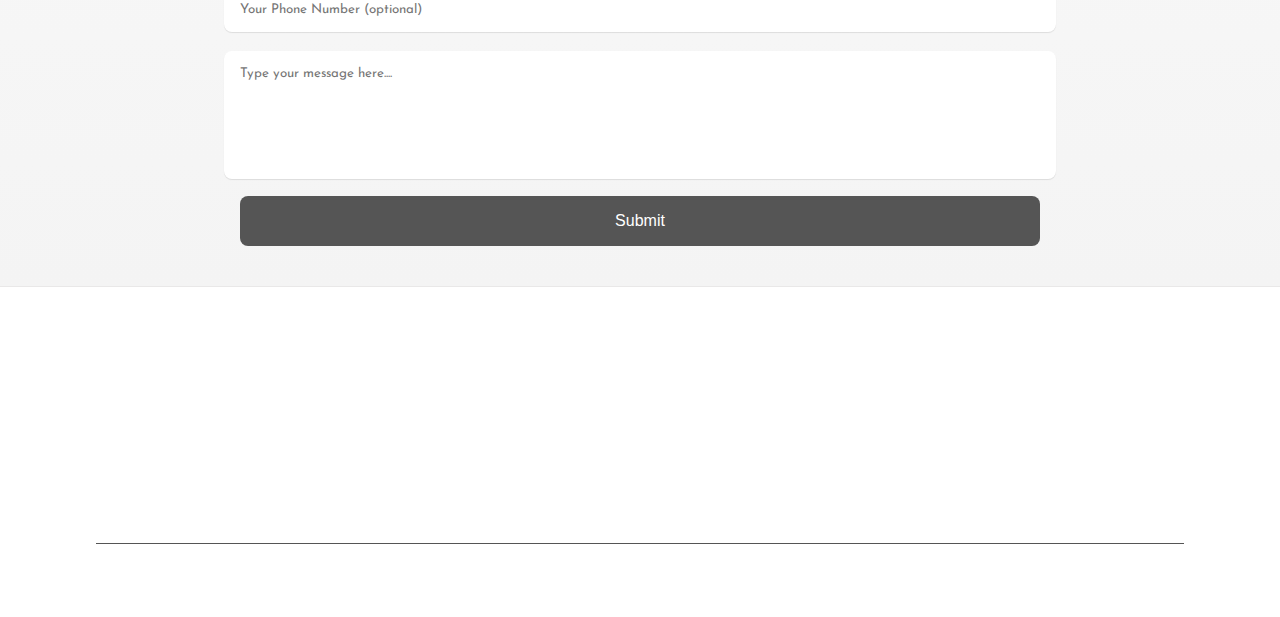
==== commit b349825e: "bug fixed" ====
--- a/index.html
+++ b/index.html
@@ -157,10 +157,10 @@
       <h1 class="title">Contact</h1>
     </div>
     <form id="contact" action="" method="post">
-      <input placeholder="Your name" type="text" tabindex="1" required autofocus>
-      <input placeholder="Your Email Address" type="email" tabindex="2" required>
-      <input placeholder="Your Phone Number (optional)" type="tel" tabindex="3" required>
-      <textarea placeholder="Type your message here...." tabindex="5" required></textarea>
+      <input placeholder="Your name" type="text" required>
+      <input placeholder="Your Email Address" type="email" required>
+      <input placeholder="Your Phone Number (optional)" type="tel" required>
+      <textarea placeholder="Type your message here...." required></textarea>
       <button name="submit" type="submit" id="contact-submit" data-submit="...Sending">Submit</button>
     </form>
   </section>
--- a/css/master.css
+++ b/css/master.css
@@ -165,6 +165,7 @@
 .bs4 {
   align-items: center;
   width: 45%;
+  padding: 3rem 1rem;
 }
 
 /*------------------------------------*/
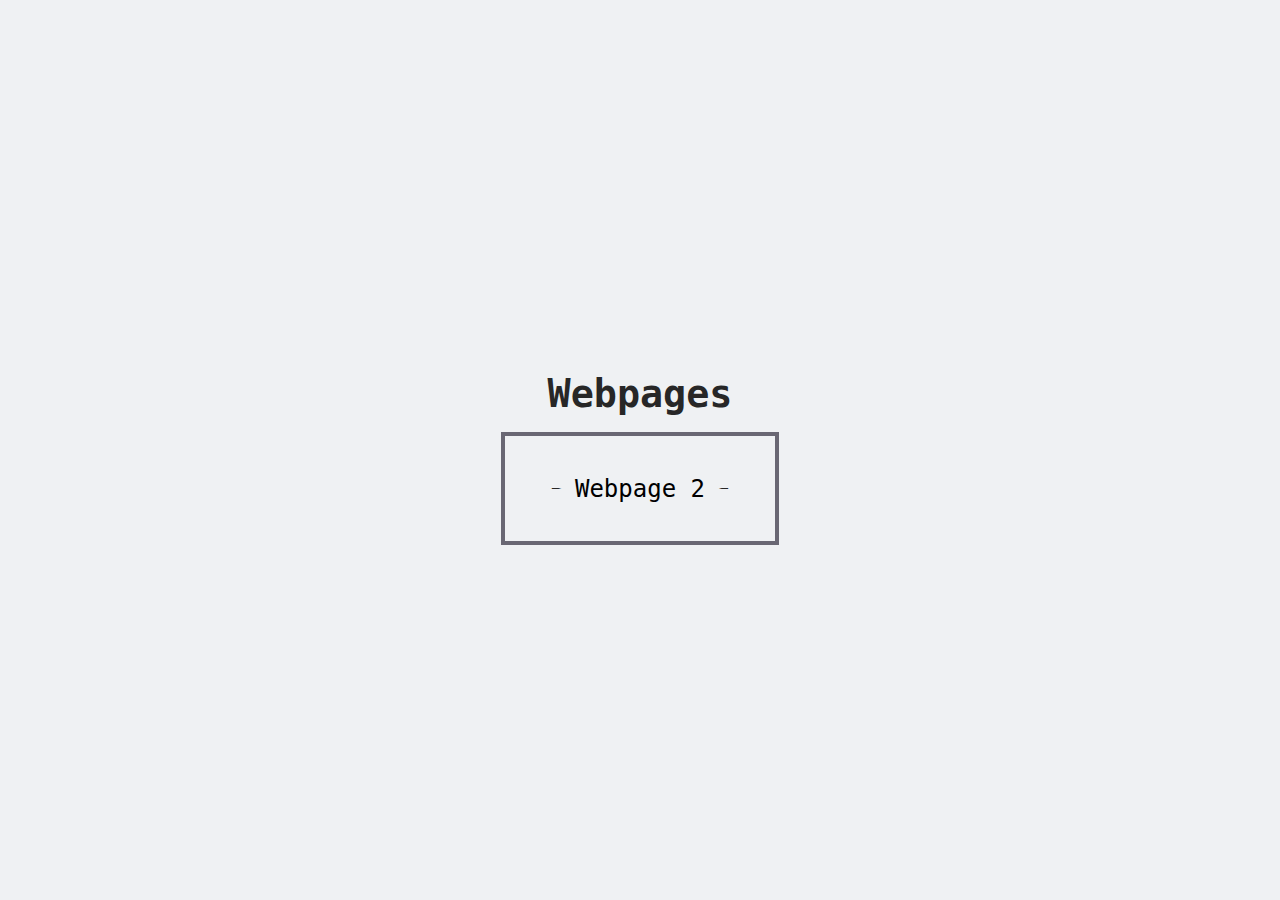
==== commit 615c3035: "añadido Index" ====
--- a/index.html
+++ b/index.html
@@ -3,185 +3,22 @@
 
 <head>
   <meta charset="utf-8">
-  <link href="https://fonts.googleapis.com/css?family=Josefin+Sans:100,300,400" rel="stylesheet">
   <meta name="viewport" content="width=device-width, initial-scale=1.0, user-scalable=0, minimum-scale=1.0, maximum-scale=1.0">
-  <title>Example-2</title>
+  <title>No Framework Webpages</title>
   <!-- CSS files-->
   <link rel="stylesheet" href="css/master.css">
-  <!-- JavaScript files-->
-  <script async src="js/particles.min.js" charset="utf-8"></script>
-  <script async src="js/script.js" charset="utf-8"></script>
 </head>
 
 <body>
-
-  <header class="header" id="header">
-    <div id="particles-js"></div>
-    <div class="intro">
-      <p class="quote">"The people who are crazy enough to think they can change the world are the ones who do."</p>
-      <p class="autor">Steve Jobs</p>
+  <div class="content">
+    <div id="canvas_container">
+      <canvas id="canvas"></canvas>
     </div>
-    <div class="arrow">
-      <div class="arrow_up"></div>
+    <h1 class="title">Webpages</h1>
+    <div class="webpages">
+      <a href="webpages/Webpage_2" target="_blank" class="link"> Webpage 2 </a>
     </div>
-  </header>
-
-  <section class="section s1">
-    <div class="box_section bs1">
-      <h1 class="title">Title</h1>
-      <p class="p left">Lorem ipsum dolor sit amet, consectetur adipiscing elit, sed do eiusmod tempor incididunt ut labore et dolore magna aliqua. </p>
-    </div>
-    <div class="images im1">
-      <div class="card">
-        <img src="https://picsum.photos/300/200/?image=10" class="card-media" />
-        <div class="card-details">
-          <h2 class="card-head">Title</h2>
-          <p>Lorem ipsum dolor sit amet, consectetur adipiscing elit.</p>
-        </div>
-      </div>
-      <div class="card">
-        <img src="https://picsum.photos/300/200/?image=11" class="card-media" />
-        <div class="card-details">
-          <h2 class="card-head">Title</h2>
-          <p>Lorem ipsum dolor sit amet, consectetur adipiscing elit.</p>
-        </div>
-      </div>
-      <div class="card">
-        <img src="https://picsum.photos/300/200/?image=12" class="card-media" />
-        <div class="card-details">
-          <h2 class="card-head">Title</h2>
-          <p>Lorem ipsum dolor sit amet, consectetur adipiscing elit.</p>
-        </div>
-      </div>
-      <div class="card">
-        <img src="https://picsum.photos/300/200/?image=13" class="card-media" />
-        <div class="card-details">
-          <h2 class="card-head">Title</h2>
-          <p>Lorem ipsum dolor sit amet, consectetur adipiscing elit.</p>
-        </div>
-      </div>
-    </div>
-  </section>
-
-  <section class="section s2">
-    <div class="box_section bs2">
-      <h1 class="title">Title</h1>
-      <p class="p center">Lorem ipsum dolor sit amet, consectetur adipiscing elit.</p>
-    </div>
-    <div class="images im2">
-      <div class="card c2">
-        <img src="https://picsum.photos/300/200/?image=81" class="card-media" />
-        <div class="card-details">
-          <h2 class="card-head">Title</h2>
-          <p>Lorem ipsum dolor sit amet, consectetur adipiscing elit.</p>
-        </div>
-      </div>
-      <div class="card c2">
-        <img src="https://picsum.photos/300/200/?image=82" class="card-media" />
-        <div class="card-details">
-          <h2 class="card-head">Title</h2>
-          <p>Lorem ipsum dolor sit amet, consectetur adipiscing elit.</p>
-        </div>
-      </div>
-      <div class="card c2">
-        <img src="https://picsum.photos/300/200/?image=83" class="card-media" />
-        <div class="card-details">
-          <h2 class="card-head">Title</h2>
-          <p>Lorem ipsum dolor sit amet, consectetur adipiscing elit.</p>
-        </div>
-      </div>
-      <div class="card c2">
-        <img src="https://picsum.photos/300/200/?image=84" class="card-media" />
-        <div class="card-details">
-          <h2 class="card-head">Title</h2>
-          <p>Lorem ipsum dolor sit amet, consectetur adipiscing elit.</p>
-        </div>
-      </div>
-      <div class="card c2">
-        <img src="https://picsum.photos/300/200/?image=85" class="card-media" />
-        <div class="card-details">
-          <h2 class="card-head">Title</h2>
-          <p>Lorem ipsum dolor sit amet, consectetur adipiscing elit.</p>
-        </div>
-      </div>
-      <div class="card c2">
-        <img src="https://picsum.photos/300/200/?image=87" class="card-media" />
-        <div class="card-details">
-          <h2 class="card-head">Title</h2>
-          <p>Lorem ipsum dolor sit amet, consectetur adipiscing elit.</p>
-        </div>
-      </div>
-    </div>
-  </section>
-
-  <section class="section s3">
-    <div class="box_section bs3">
-      <h1 class="title">Title</h1>
-      <p class="p right">Lorem ipsum dolor sit amet, consectetur adipiscing elit, sed do eiusmod tempor incididunt ut labore et dolore magna aliqua.</p>
-
-    </div>
-    <div class="images im3">
-      <div class="card">
-        <img src="https://picsum.photos/300/200/?image=50" class="card-media" />
-        <div class="card-details">
-          <h2 class="card-head">Title</h2>
-          <p>Lorem ipsum dolor sit amet, consectetur adipiscing elit.</p>
-        </div>
-      </div>
-      <div class="card">
-        <img src="https://picsum.photos/300/200/?image=52" class="card-media" />
-        <div class="card-details">
-          <h2 class="card-head">Title</h2>
-          <p>Lorem ipsum dolor sit amet, consectetur adipiscing elit.</p>
-        </div>
-      </div>
-      <div class="card">
-        <img src="https://picsum.photos/300/200/?image=53" class="card-media" />
-        <div class="card-details">
-          <h2 class="card-head">Title</h2>
-          <p>Lorem ipsum dolor sit amet, consectetur adipiscing elit.</p>
-        </div>
-      </div>
-      <div class="card">
-        <img src="https://picsum.photos/300/200/?image=54" class="card-media" />
-        <div class="card-details">
-          <h2 class="card-head">Title</h2>
-          <p>Lorem ipsum dolor sit amet, consectetur adipiscing elit.</p>
-        </div>
-      </div>
-    </div>
-  </section>
-
-  <section class="section s4">
-    <div class="box_section bs4">
-      <h1 class="title">Contact</h1>
-    </div>
-    <form id="contact" action="" method="post">
-      <input placeholder="Your name" type="text" required>
-      <input placeholder="Your Email Address" type="email" required>
-      <input placeholder="Your Phone Number (optional)" type="tel" required>
-      <textarea placeholder="Type your message here...." required></textarea>
-      <button name="submit" type="submit" id="contact-submit" data-submit="...Sending">Submit</button>
-    </form>
-  </section>
-
-  <footer class="footer">
-    <div class="footer_contact">
-      <div class="social">
-        <a class="link_footer" href="#" target="_blank"><img class="link_img_f" src="assets/linkedin_logo.png" alt="Logotipo de LinkedIn">LinkedIn</a>
-        <a class="link_footer" href="#" target="_blank"><img class="link_img_f" src="assets/github_logo.png" alt="Logotipo de GitHub">GitHub</a>
-        <a class="link_footer" href="#" target="_blank"><img class="link_img_f" src="assets/codepen_logo.png" alt="Logotipo de CodePen">CodePen</a>
-      </div>
-      <a class="link_footer" href="#">(xxxx) xx-xxxxxx</a>
-      <a class="link_footer" href="mailto:example@email.com">example@email.com</a>
-    </div>
-    <hr class="hr">
-    <div class="footer_end">
-      <p class="copyright">© 2019 Vittorio Retrivi All Rights Reserved</p>
-      <p class="firm">Made With <span class="heart">♥</span> by Vittorio Retrivi</p>
-    </div>
-  </footer>
-
+  </div>
 </body>
 
 </html>
--- a/css/master.css
+++ b/css/master.css
@@ -1,491 +1,122 @@
-html {
+*{
+  margin: 0;
+  -webkit-user-select: none;
+  -moz-user-select: none;
+  -khtml-user-select: none;
+  -ms-user-select: none;
+  -webkit-tap-highlight-color: rgba(0, 0, 0, 0);
+}
+
+html, body{
+  width: 100%;
+  height: 100vh;
+  display: flex;
+}
+
+.content{
+  font-family: monospace;
   width: 100%;
   height: 100%;
-
+  display: flex;
+  flex-direction: column;
+  justify-content: center;
+  align-items: center;
+  background-color: #EFF1F3;
 }
 
-body {
-  font-family: 'Josefin Sans', sans-serif;
+#canvas_container {
+  width: 100%;
   height: 100%;
-  margin: 0;
-  padding: 0;
+  overflow: hidden;
+  position: fixed;
+  top: 0;
+  left: 0;
+  z-index: -10;
 }
 
-a {
-  text-decoration: none;
-}
-
-canvas {
+#canvas {
   width: 100%;
   height: 100%;
 }
 
-::-webkit-scrollbar {
-  display: none;
+.title{
+  text-align: center;
+  font-size: 2.4rem;
+  margin: 1rem;
+  color: #272727;
 }
 
-/* --------------- HEADER --------------- */
-.header {
-  display: flex;
-  flex-direction: column;
-  justify-content: center;
-  align-items: center;
-  height: 100%;
-  background: linear-gradient(rgba(0, 0, 0, .6), rgba(0, 0, 0, .6)), url(../assets/header_background.jpg);
-  background-attachment: fixed;
-  background-size: cover;
-  background-position: center;
-  position: relative;
+.webpages{
+  padding: 2rem;
+  border: 0.3rem solid #696773;
+  overflow-y: scroll;
+  text-align: center;
 }
 
-#particles-js {
-  position: absolute;
-  width: 100%;
-  height: 100%;
-}
-
-.intro {
-  display: flex;
-  flex-direction: column;
-  justify-content: center;
-  align-items: center;
-  width: 50rem;
-  color: white;
-}
-
-.quote {
-  font-size: 3rem;
-  font-weight: 100;
+.link{
   text-align: center;
-  margin: 0;
-}
-
-.autor {
-  width: 100%;
+  text-decoration: none;
   font-size: 1.5rem;
-  font-weight: 300;
-  text-align: right;
-}
-
-.header_contact {
-  display: flex;
-  z-index: 1000;
-}
-
-.link_header {
-  margin: 5px;
-}
-
-.link_img_h {
-  width: 2rem;
-  height: 2rem;
-}
-
-.arrow {
-  width: 3.5rem;
-  height: 3.5rem;
+  padding: 0.4rem;
+  color: black;
   display: flex;
   justify-content: center;
   align-items: center;
-  border-radius: 50%;
-  border: 3px solid white;
-  position: absolute;
-  bottom: 1.5rem;
-  transition: bottom 0.3s;
+}
+.link::before{
+  content: "►";
 }
 
-.arrow:hover {
-  bottom: 2rem;
+.link::after{
+  content: "◄";
 }
 
-.arrow_up {
-  position: absolute;
-  border: solid white;
-  border-width: 0 3px 3px 0;
-  display: inline-block;
-  padding: 5px;
-  margin-top: 0.1rem;
-  transform: rotate(-135deg);
-  transform: rotate(-135deg);
-}
-
-/* --------------- SECTION --------------- */
-.section {
+.link::before, .link::after{
   display: flex;
-    justify-content: center;
-  align-items: center;
-  padding: 2rem;
-  background: linear-gradient(to bottom, rgba(249, 249, 249, 1) 0%, rgba(244, 244, 244, 1) 100%);
-  border-bottom: 1px solid #e9e8e8;
-}
-
-.s1 {
-  flex-direction: row;
-}
-
-.s2 {
-  flex-direction: column;
-}
-
-.s3 {
-  flex-direction: row-reverse;
-}
-
-.s4 {
-  flex-direction: column;
-}
-
-/*------------------------------------*/
-.box_section {
-  display: flex;
-  flex-direction: column;
-  justify-content: center;
-  max-width: 80rem;
-  padding: 0 1rem;
-}
-
-.bs1 {
-  align-items: flex-start;
-  border-left: 2px solid #555;
-  width: 35%;
-}
-
-.bs2 {
-  align-items: center;
-  width: 90%;
-  padding: 3rem 1rem;
-}
-
-.bs3 {
-  align-items: flex-end;
-  border-right: 2px solid #555;
-  width: 35%;
-}
-
-.bs4 {
-  align-items: center;
-  width: 45%;
-  padding: 3rem 1rem;
-}
-
-/*------------------------------------*/
-.images {
-  display: flex;
-  flex-flow: row wrap;
   justify-content: center;
   align-items: center;
-  padding: 2rem 0.5rem;
-  max-width: 110rem;
-}
-
-.im1 {
-  width: 62%;
-}
-
-.im2 {
-  max-width: 180rem;
-}
-
-.im3 {
-  width: 62%;
-}
-
-/*------------------------------------*/
-.title {
-  text-align: center;
-  margin: 0;
-  padding-bottom: 1rem;
-  font-size: 3rem;
-  font-weight: 400;
-  color: #555;
-}
-
-.title::after {
-  content: "";
   height: 1px;
-  width: 100%;
-  background-color: #555;
-  display: block;
-}
-
-.p {
-  font-size: 1.7rem;
-  font-weight: 300;
-  line-height: 1.4;
-  margin: 0;
-}
-
-.p.left {
-  text-align: left;
-}
-
-.p.right {
-  text-align: right;
-}
-
-.p.center {
-  text-align: center;
-}
-
-/* --------------- CONTACT --------------- */
-#contact {
-  width: 95%;
-  max-width: 50rem;
-  display: flex;
-  flex-direction: column;
-  justify-content: center;
-  align-items: center;
-}
-
-#contact input,
-#contact textarea {
-  border: 0;
-  outline: 0;
-  padding: 1rem;
-  border-radius: 8px;
-  width: 100%;
-  margin: 0.6rem;
-  box-shadow: 0 1px 1px rgba(0, 0, 0, 0.1);
-  font-family: 'Josefin Sans', sans-serif;
-}
-
-#contact input::placeholder,
-#contact textarea::placeholder{
-    font-family: 'Josefin Sans', sans-serif;
-}
-
-#contact input:hover,
-#contact textarea:hover {
-  box-shadow: 0 0px 2px #e74c3c;
-}
-
-#contact textarea {
-  height: 6rem;
-  resize: none;
-}
-
-#contact button {
-  margin: 0.5rem;
-  cursor: pointer;
-  width: 100%;
-  border: none;
-  color: white;
-  background: #555;
-  cursor: pointer;
-  padding: 1rem;
-  font-size: 1rem;
-  border-radius: 8px;
-}
-
-#contact button:hover {
-  box-shadow: 0 1px 1px 1px rgba(170, 170, 170, 0.6);
-}
-
-#contact input:focus,
-#contact textarea:focus {
-  outline: 0;
-  border: 1px solid #aaa;
-}
-
-/* --------------- FOOTER --------------- */
-.footer {
-  display: flex;
-  flex-direction: column;
-  justify-content: center;
-  align-items: center;
-  background-color: #293335;
-  background: linear-gradient(rgba(0, 0, 0, .6), rgba(0, 0, 0, .6)), url(../assets/header_background.jpg);
-  background-attachment: fixed;
-  background-size: cover;
-  background-position: center;
-}
-
-.link_footer {
-  display: flex;
-  margin: 0.4rem 1rem;
-  font-size: 1.7rem;
-  font-weight: 100;
-  color: #fff;
-  position: relative;
-}
-
-.link_footer::before {
-  content: "";
-  height: 1px;
-  width: 0;
-  background-color: white;
-  display: block;
-  position: absolute;
-  bottom: 0;
-  transition: width 0.3s;
-}
-
-.link_footer:hover::before {
-  width: 100%;
-}
-
-.footer_contact {
-  display: flex;
-  flex-direction: column;
-  justify-content: center;
-  align-items: center;
-  margin: 3rem;
-}
-
-.link_img_f {
-  width: 1.5rem;
-  height: 1.5rem;
-  margin: 0 0.3rem;
-}
-
-.social {
-  display: flex;
-  flex-direction: row;
-  justify-content: center;
-  align-items: center;
-  height: 70%;
-  margin: 1rem;
-}
-
-.hr {
-  height: 1px;
-  width: 85%;
-  background: #555;
-  border: none;
-}
-
-.footer_end {
-  width: 85%;
-  display: flex;
-  justify-content: space-between;
-  align-items: center;
-}
-
-.copyright, .firm {
-  font-size: 1.3rem;
-  font-weight: 100;
-  color: #fff;
-}
-
-.heart {
-  transition: color 0.5s;
-}
-
-.firm:hover .heart {
-  color: #ff1493;
-}
-
-/* --------------- CARDS --------------- */
-.card {
-  background-color: #fff;
-  border-radius: 8px;
-  box-shadow: -1px 2px 4px rgba(0, 0, 0, .25), 1px 1px 3px rgba(0, 0, 0, .1);
-  margin: 0.5rem 0.5rem;
-  max-width: 30rem;
-  width: 22%;
+  width: 2rem;
+  transition: height 0.5s;
   overflow: hidden;
 }
 
-.c2{
-  width: 15%;
+.link:nth-child(3n)::after {
+  color: #FED766;
+}
+.link:nth-child(3n)::before {
+  color: #FED766;
 }
 
-.card-media {
-  width: 100%;
+
+.link:nth-child(3n+1)::after{
+  color: #272727;
+}
+.link:nth-child(3n+1)::before{
+  color: #272727;
 }
 
-.card-head {
-  font-weight: 300;
-  font-size: 1.5rem;
-  margin-bottom: 0.3rem;
+
+.link:nth-child(3n+2)::after{
+  color: #009FB7;
+}
+.link:nth-child(3n+2)::before{
+  color: #009FB7;
 }
 
-.card-details {
-  padding: 0 1rem;
-  font-weight: 300;
+
+.link:hover::before, .link:hover::after{
+  height: 1rem;
 }
 
 
 
-/* --------------- MEDIA QUERY --------------- */
-@media (max-width: 1365px) {
-
-  .arrow {
-    display: none;
-  }
-
-  .s1, .s3 {
-    flex-direction: column;
-  }
-
-  .box_section{
-    padding: 3rem 1rem;
-  }
-
-  .bs1, .bs3 {
-    align-items: center;
-    border: none;
-    width: 90%;
-  }
-
-  .bs1 .p, .bs3 .p {
-    text-align: center;
-  }
-
-  .im1, .im3 {
-    width: 100%;
-  }
-
-  .card {
-    width: 45%
-  }
+::-webkit-scrollbar {
+  width: 0.5rem;
 }
-
-@media (max-width: 768px) {
-  .intro {
-    width: 30rem;
-  }
-
-  .card {
-    width: 75%
-  }
-
-  .link_footer {
-    font-size: 1.5rem;
-  }
-
-  .footer_end {
-    flex-direction: column;
-  }
-
-  .copyright, .firm {
-    font-size: 1.1rem;
-  }
+::-webkit-scrollbar-button {
+display: none;
 }
-
-@media (max-width: 480px) {
-  .title {
-    font-size: 1.7rem;
-  }
-
-  .p {
-    font-size: 1.2rem;
-    line-height: 1.2;
-  }
-
-  .intro {
-    width: 20rem;
-  }
-
-  .quote {
-    font-size: 1.2rem;
-  }
-
-  .social {
-    flex-direction: column;
-  }
-
-  .copyright, .firm {
-    font-size: 0.9rem;
-  }
+::-webkit-scrollbar-thumb {
+  background: #696773;
 }
